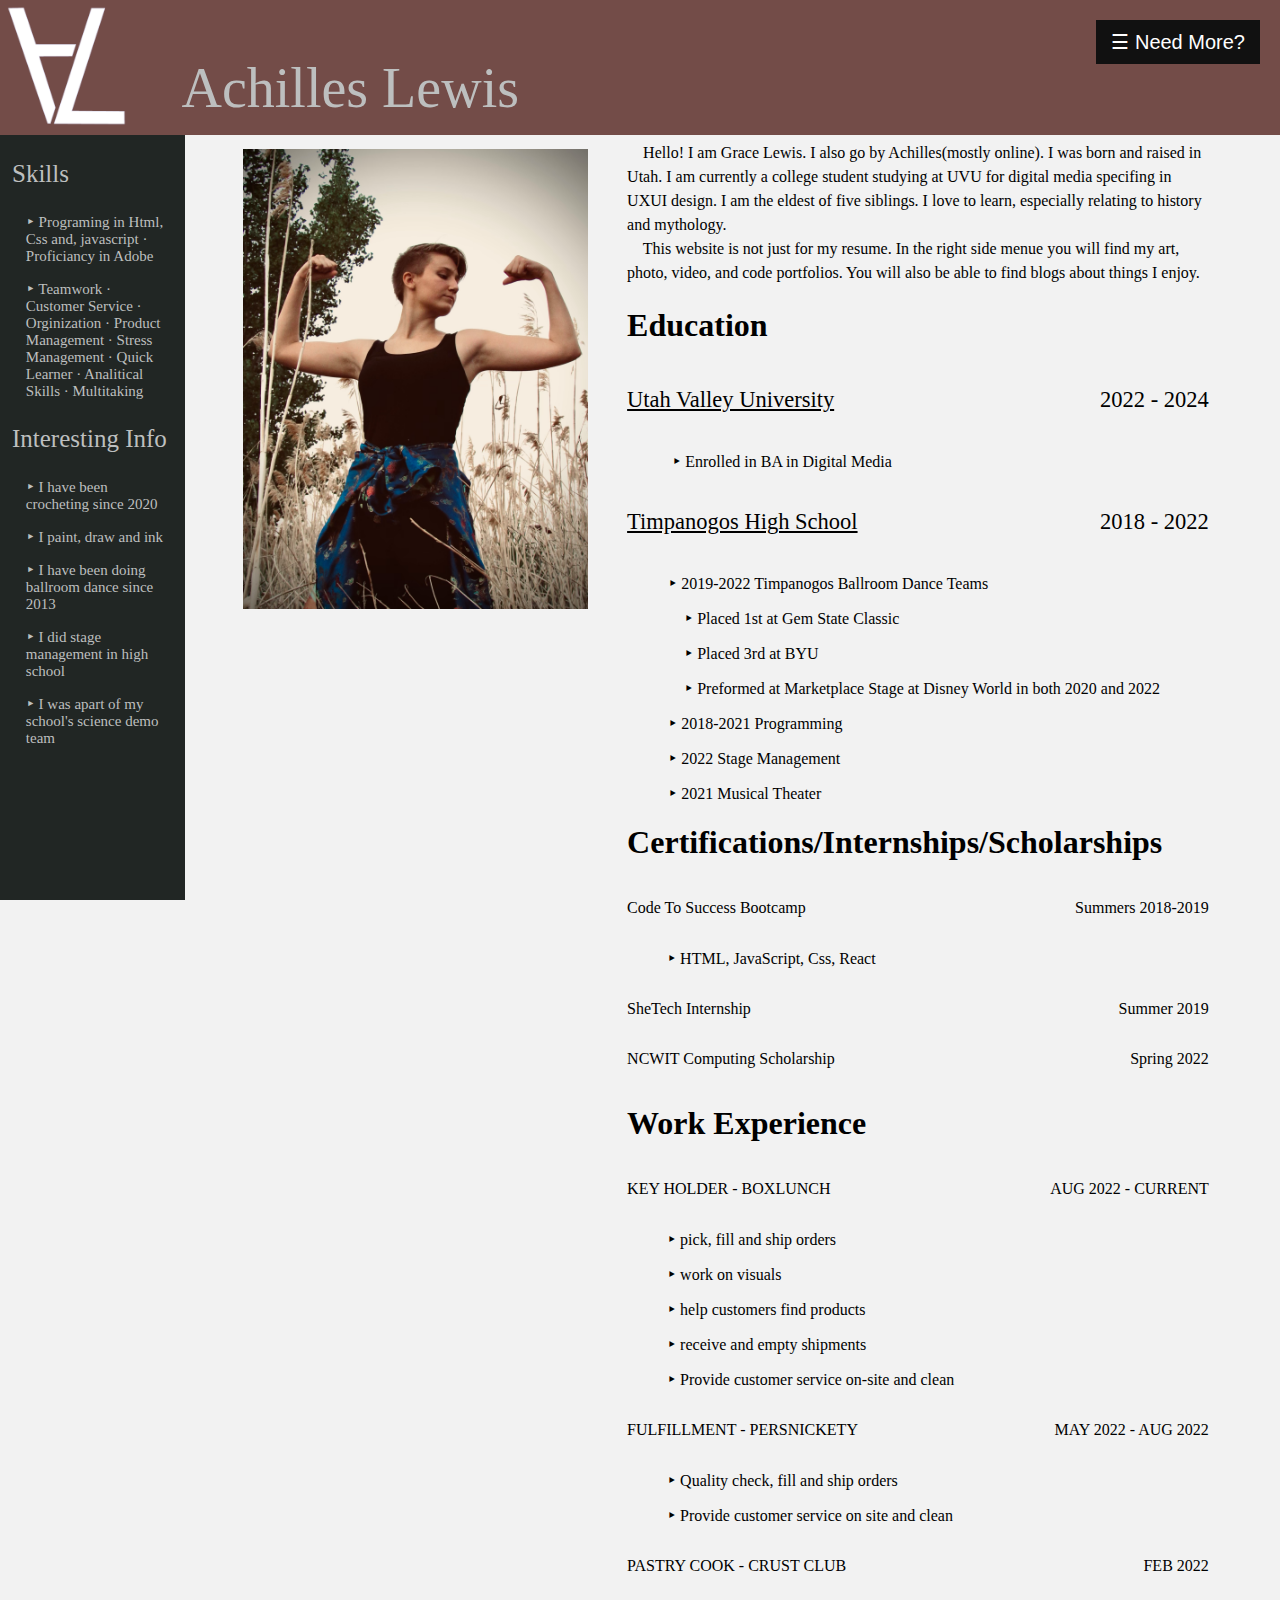
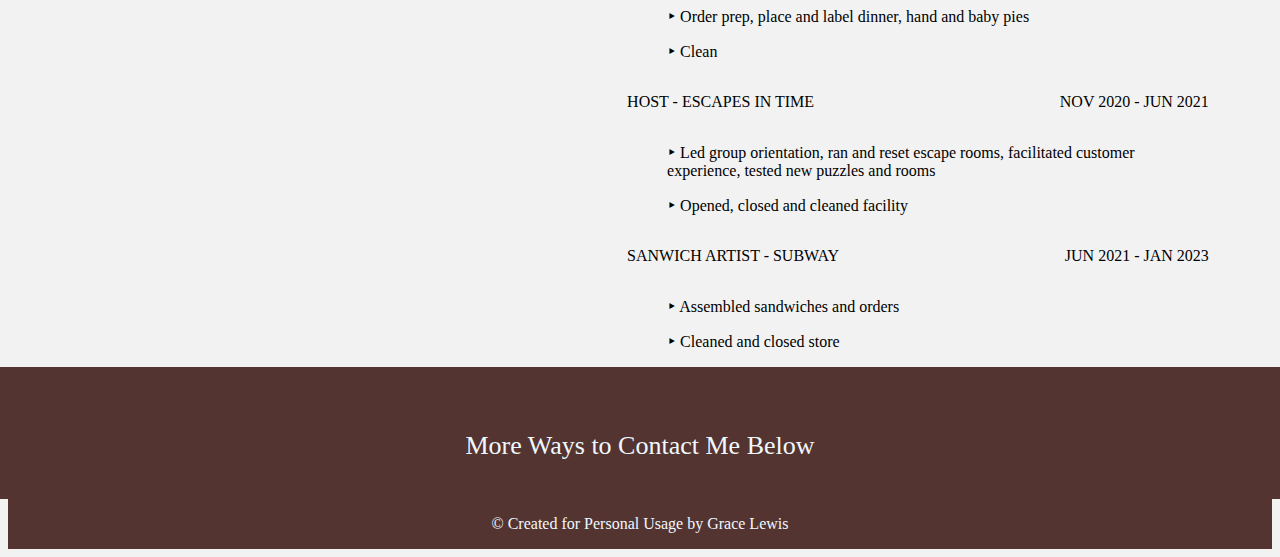
==== index.html @ f48d49b6 "Updated Home Page" ====
<!DOCTYPE html>
<html>
  <head>
      <meta charset="utf-8">
      <title>Home</title>
      <link rel="stylesheet" href="css/indexCss/indexHeader.css">
      <link rel="stylesheet" href="css/indexCss/bodyBit.css">
      <link rel="stylesheet" href="css/indexCss/leftSideBar.css">
      <link rel="stylesheet" href="css/indexSidebar.css">
      <link rel="stylesheet" href="css/indexCss/footer.css">
      <link rel="stylesheet" href="css/indexCss/resume.css">
      <script type="text/javascript" src="javascript/indexSidebarJavaScript.js"></script>
      <!---<link rel="script" href="javascript/indexSidebarJavaScript.js">--->
  </head>
  <body>
    <header class="header">
    <div class="headerAlignment">
          <div class="nameAndLogo">
            <img src="photos/LitLogoWhite.png" alt="Achilles Lewis Lit Logo" class="litLogo">
              <p class="name">
              <!--Add Lit Logo and Then Pick if you want chosen name here or givin name-->
              Achilles Lewis
              </p>
          </div>
        <!--Clickable Sidebar Code-->
        <div class="clickableSideBar">
          <div id="mySidebar" class="sideBar">
              <a href="#" class="portfolioLinks">Home Page</a>
            <a href="javascript:void(0)" class="closebtn" onclick="closeNav()">&times;</a>
            <div class="Portfolios">
              <p class="sideBarHeader">Portfolios</p>
              <a href="html/portfolios/artPortfolio.html" class="portfolioLinks">Art Portfolio</a>
              <a href="html/portfolios/photoPortfolio.html" class="portfolioLinks">Photo Portfolio</a>
              <a href="html/portfolios/videoPortfolio.html" class="portfolioLinks">Video Portfolio</a>
              <a href="https://dreamy-treacle-e8bc1d.netlify.app" class="portfolioLinks">Code Portfolio</a>
              <p class="sideBarHeader">Blogs</p>
              <!--If you post things on websites you could link them here.-->
              <a href="html/Blog/bookBlog/bookILike.html" class="portfolioLinks">Books</a>

              <!-- Uncoment this when you have it better filled out
              <a href="html/Blog/enjoyedProducts.html" class="portfolioLinks">Product Reviews</a>
              -->
              <!-- You honestly could just make blogs talking about shows you like and products you recomend -->
            </div>
          </div>
          <div id="main">
            <button class="openbtn" onclick="openNav()">&#9776; Need More?</button>
          </div>
        </div>
    </div>
    </header>

    <!--Sticky left sideBar(Contains info)-->
    <div class="leftSideBar">
      <div class="skills">
        <p>Skills</p>
        <!--find out how to make the chart thing you drew in your notebook-->
        <ol>
          &#8227; Programing in Html, Css and, javascript &#183; Proficiancy in Adobe
        </ol>
        <ol>
          &#8227; Teamwork &#183; Customer Service &#183; Orginization &#183; Product Management &#183; Stress Management &#183; Quick Learner &#183; Analitical Skills &#183; Multitaking
        </ol>
      </div>
      <div class="interesting">
        <p>Interesting Info</p>
        <div class="interestingInfo">
          <ol>
            &#8227; I have been crocheting since 2020
          </ol>
          <ol>
            &#8227; I paint, draw and ink 
          </ol>
          <ol>
            &#8227; I have been doing ballroom dance since 2013
          </ol>
          <ol>
            &#8227; I did stage management in high school
          </ol>
          <ol>
            &#8227; I was apart of my school's science demo team
          </ol>
        </div>
      </div>
    </div>
    <!--Body Bit-->
    <div class="bodyBit">
      <img src="photos/YaBoiAchilles.png" align=left alt="image of myself" class="itsMe">
      <div class="text">
        <div class="selfIntro">
          <!--intro, sum up all each section--><p class="selfIntroText">&nbsp; &nbsp;  Hello! I am Grace Lewis. I also go by Achilles(mostly online). I was born and raised in Utah. I am currently a college student studying at UVU for digital media specifing in UXUI design. I am the eldest of five siblings. I love to learn, especially relating to history and mythology.
          <br>&nbsp; &nbsp; This website is not just for my resume. In the right side menue you will find my art, photo, video, and code portfolios. You will also be able to find blogs about things I enjoy.
          </p>
        </div>
        <!-- Have an introduction to who you are. Also find a good image of yourself and put that alongside the introduction. Write it like like the bio of a dating page
        -make the spacing closer to 1.5-1.75 instead of the single. The text is too cramped
        I don't know what I want the body information too be. I want this site to be a good place to know me. Mabye make this in the same way your programing portfolio. You could also use this as summary for the whole site. -->
        <div class="resume">
        <div class="education">
        <h1 class="resumeHeader">Education</h1>
          <div class="uvu">
            <div class="schoolNameAndTime">
              <p class="school">Utah Valley University</p>
              <p>2022 - 2024</p>
            </div>
            <div class="whatDidYouDo">
              <p>&nbsp; &nbsp;<!--tabs--> &#8227; Enrolled in BA in Digital Media</p>
            </div>
          </div>
          <div class="timpanogos">
            <div class="schoolNameAndTime">
              <p class="school">Timpanogos High School</p>
              <p>2018 - 2022</p>
            </div>
            <div class="whatDidYouDo">
              <p>&nbsp; &nbsp;<!--tabs-->&#8227; 2019-2022 Timpanogos Ballroom Dance Teams</p>
                <p>&nbsp; &nbsp; &nbsp; &nbsp;<!--tabs-->&#8227; Placed 1st at Gem State Classic</p>
                <p>&nbsp; &nbsp; &nbsp; &nbsp;<!--tabs-->&#8227; Placed 3rd at BYU</p>
                <p>&nbsp; &nbsp; &nbsp; &nbsp;<!--tabs-->&#8227; Preformed at Marketplace Stage at Disney World in both 2020 and 2022</p>
              <p>&nbsp; &nbsp;<!--tabs-->&#8227; 2018-2021 Programming</p>
              <p>&nbsp; &nbsp;<!--tabs-->&#8227; 2022 Stage Management</p>
              <p>&nbsp; &nbsp;<!--tabs-->&#8227; 2021 Musical Theater </p>
            </div>
          </div>
        </div>
        <div class="experience">
        <h1 class="resumeHeader">Certifications/Internships/Scholarships</h1>
          <div class="certifications">
              <div class="hasDate">
                <p>Code To Success Bootcamp</p>
                <p>Summers 2018-2019</p>
              </div>
              <ul>&#8227; HTML, JavaScript, Css, React</ul>
          </div>
          <div class="internships">
            <div class="hasDate">
              <p>SheTech Internship</p>
              <p>Summer 2019</p>
            </div>
          </div>
          <div class="scholarships">
            <div class="hasDate">
              <p>NCWIT Computing Scholarship</p>
              <p>Spring 2022</p>
            </div>
          </div>
        </div>
        <div class="work">
          <h1 class="resumeHeader">Work Experience</h1>
            <div class="boxlunch">
              <div class="nameAndTime">
                <p>KEY HOLDER - BOXLUNCH</p>
                <p>AUG 2022 - CURRENT</p>
              </div>
              <ul>&#8227; pick, fill and ship orders</ul>
              <ul>&#8227; work on visuals</ul>
              <ul>&#8227; help customers find products</ul>
              <ul>&#8227; receive and empty shipments</ul>
              <ul>&#8227; Provide customer service on-site and clean</ul>
            </div>
            <div class="persnickety">
              <div class="nameAndTime">
                <p>FULFILLMENT - PERSNICKETY</p>
                <p>MAY 2022 - AUG 2022</p>
              </div>
              <ul>&#8227; Quality check, fill and ship orders</ul>
              <ul>&#8227; Provide customer service on site and clean</ul>
            </div>
            <div class="crustClub">
              <div class="nameAndTime">
                <p>PASTRY COOK - CRUST CLUB</p>
                <p>FEB 2022</p>
              </div>
              <ul>&#8227; Order prep, place and label dinner, hand and baby pies</ul>
              <ul>&#8227; Clean</ul>
            </div>
            <div class="escapesInTime">
              <div class="nameAndTime">
                <p>HOST - ESCAPES IN TIME</p>
                <p>NOV 2020 - JUN 2021</p>
              </div>
              <ul>&#8227; Led group orientation, ran and reset escape rooms, facilitated customer experience, tested new puzzles and rooms</ul>
              <ul>&#8227; Opened, closed and cleaned facility</ul>
            </div>
            <div class="subway">
              <div class="nameAndTime">
                <p>SANWICH ARTIST - SUBWAY</p>
                <p>JUN 2021 - JAN 2023</p>
              </div>
              <ul>&#8227; Assembled sandwiches and orders</ul>
              <ul>&#8227; Cleaned and closed store</ul>
            </div>
        </div>
        </div>
      </div>
    </div>
    <footer class="footerGroup">
      <div class="contact">
        <div class="contactText">
            <p id="contactMain">More Ways to Contact Me Below</p>
        </div>
        <div class="contactButtons">
            <a href="https://github.com/Hedgiewizard" target="_blank" id="profile-link" class="contactMe"><i class="fa-brands fa-github"></i></a>
            <a href="https://www.linkedin.com/in/gracealewis/" target="_blank" class="contactMe"><i class="fa-brands fa-linkedin"></i></a>
            <a href="#" target="#" class="contactMe"><i class="fa-solid fa-envelopes-bulk"></i></a>
            <a href="#" target="#" class="contactMe"><i class="fa-solid fa-blender-phone"></i></a>
        </div>
    </div>
    <!-- mabye add a neat little line between these two -->
        <div class="line"></div>
    <div class="footer">
        <!-- similar thing to the other footer -->
        <!-- copyright thing -->
        <p>&copy; Created for Personal Usage by Grace Lewis</p>
    </div>
    </footer>
  </body>
</html>
---- css/indexCss/indexHeader.css ----
.header{
  height: 15%;
  width: 100%;
  position: fixed;
  top: 0;
  left: 0;
  right: 0;
  background-color: #734C48;
  box-sizing: border-box;

}

.litLogo{
  padding: 5px;
  height: 20%;
}

.nameAndLogo{
  display: flex;
  flex-direction: row;
}

.name{
  color: #BDBFBF;
  font-size: 56px;
  padding: 0px 50px;
}

.headerAlignment{
  display: flex;
  -ms-flex: 1; /* IE 10 */
  flex: 1;
  height: 450%;
  justify-content: space-between;
}
---- css/indexCss/bodyBit.css ----
html{
  background-color: #F2F2F2;
}

.bodyBit{
  padding-left: 17%;
  padding-top: 8%;
  padding-right: 5%;
  background-color: #F2F2F2;
  display: flex;
}

.resumeHeading{
  font-size: 35px;
}

.headerOfList{
  font-size: 25px;
}

.itsMe{
  width: 35%;
  height: 100%;
  padding: 4% 4% 2% 2%;
}

.selfIntroText{
  padding-top: 1rem;
  line-height: 1.5;
}

.whatDidYouDo{
  padding-left: 5%;
}
---- css/indexCss/leftSideBar.css ----
/*The sidebar on left side*/
.leftSideBar{
  height: 85%;
  width: 13.5%;
  position:fixed;
  bottom: 0;
  left: 0;
  z-index: 1;
  background-color: #212624;
  display: block;
}

ol{
  font-size: 15px;
  padding-right: 10%;
  padding-left: 8%;
}

.leftSideBar{
  padding-left: 12px;
  padding-bottom: -5px; 
  font-size: 25px;
  color: #BDBFBF;
}
---- css/indexSidebar.css ----
/*The Sidebar menu*/
.sideBar{
  height: 100%; /*100% full-height*/
  width: 0; /*0 width - change this with JavaScript*/
  position: fixed; /*Stay in place*/
  z-index: 1; /*stay on top*/
  top: 0;
  right: 0;
  background-color: #111; /*Black*/
  overflow-x: hidden; /*Disable Horizontal Scroll*/
  padding-top: 60px; /*Place 60px from the top*/
  transition: 0.5s; /*Make it take 0.5 seconds*/
}

/*flex the header*/
.header{
  flex-direction: row;
}

/*sideBarHeader text*/
.sideBarHeader{
  text-decoration: none;
  font-size: 30px;
  color: #818181;
  display: block;
  transition: 0.3s;
  padding-left: 20px;
}

/*The sidebar links*/
.sideBar a {
  padding: 8px 8px 8px 32px;
  text-decoration: none;
  font-size: 35px;
  color: #818181;
  display: block;
  transition: 0.3s;
}

/*When you mouse over the navigation links, change color*/
.sideBar a:hover {
  color: #f1f1f1;
}

/*Position and style the close button(top right corner)*/
.sideBar .closebtn {
  position: absolute;
  top: 0;
  right: 25px;
  font-size: 36px;
  margin-left: 50px;
}

.openbtn{
  font-size: 20px;
  cursor: pointer;
  background-color: #111;
  color: white;
  padding: 10px 15px;
  border: none;
}

.openbtn:hover{
  background-color: #444;
}

/* Style page content - use this if you want to push the page content to the right when you open the side navigation */
#main {
  transition: margin-left .5s; /* If you want a transition effect */
  float: right;
  padding: 20px;
  top: 0;

/* On smaller screens, where height is less than 450px, change the style of the sidenav (less padding and a smaller font size) */
@media screen and (max-height: 450px) {
  .sideBar {padding-top: 15px;}
  .sideBar a {font-size: 18px;}
}

.sideBarHeader{
  text-decoration: none;
  font-size: 30px;
  color: #818181;
  display: block;
  transition: 0.3s;
}







/*Where I got the tutorial for the Collapsed sideBar*/
/*https://www.w3schools.com/howto/howto_js_collapse_sidebar.asp*/
---- css/indexCss/footer.css ----
footer{
    display: flex;
    flex-direction: column;
    justify-content: center;
    align-items: center;
    color: aliceblue;
    
}
.contact{
    display: flex;
    flex-direction: column;
    justify-content: center;
    align-items: center;    
    left: 0;
    bottom: 0;
    width: 100%;
    }

.footerGroup{
    position: static;
}

.contact{
    background: #543430;
    padding: 3%;
    display: flex;
    flex-direction: column;
    justify-content: center;
    align-items: center;
}

.contactText{
    display: flex;
    flex-direction: column;
    justify-content: center;
    align-items: center;
}

#contactMain{
    font-size: 26px;
    margin-bottom: 0%;
}

#contactSub{
    font-size: 20px;
    margin: 10px;
}

.contactButtons{
    display: flex;
    flex-direction: row;
    text-decoration: none;
}

.contactMe{
    padding: 0px 10px;
    font-size: 25px;
    text-decoration: none;
    color: #0d0d0d;
}


/* Fancy Contact button things */
/* :link — :visited — :hover — :active */
.contactMe:link{
    color: #0d0d0d;
}

.contactMe:visited{
    color: #323050;
}

.contactMe:hover{
    text-decoration: underline;
    padding-top: 5px;
    color:aliceblue
}

.contactMe:active{
    color: #0d0d0d;
}

.footer{
    background-color: #543430;
    display: flex;
    flex-direction: column;
    justify-content: center;
    align-items: center;    
    left: 0;
    bottom: 0;
    width: 100%;
}
---- css/indexCss/resume.css ----
.hasDate{
    display: flex;
    justify-content: space-between;
}

.schoolNameAndTime{
    display: flex;
    justify-content: space-between;
    font-size: 22.5px;
}

.nameAndTime{
    display: flex;
    justify-content: space-between;
}

.school{
    text-decoration: underline;
  }

.resume{
    justify-content: right;
}
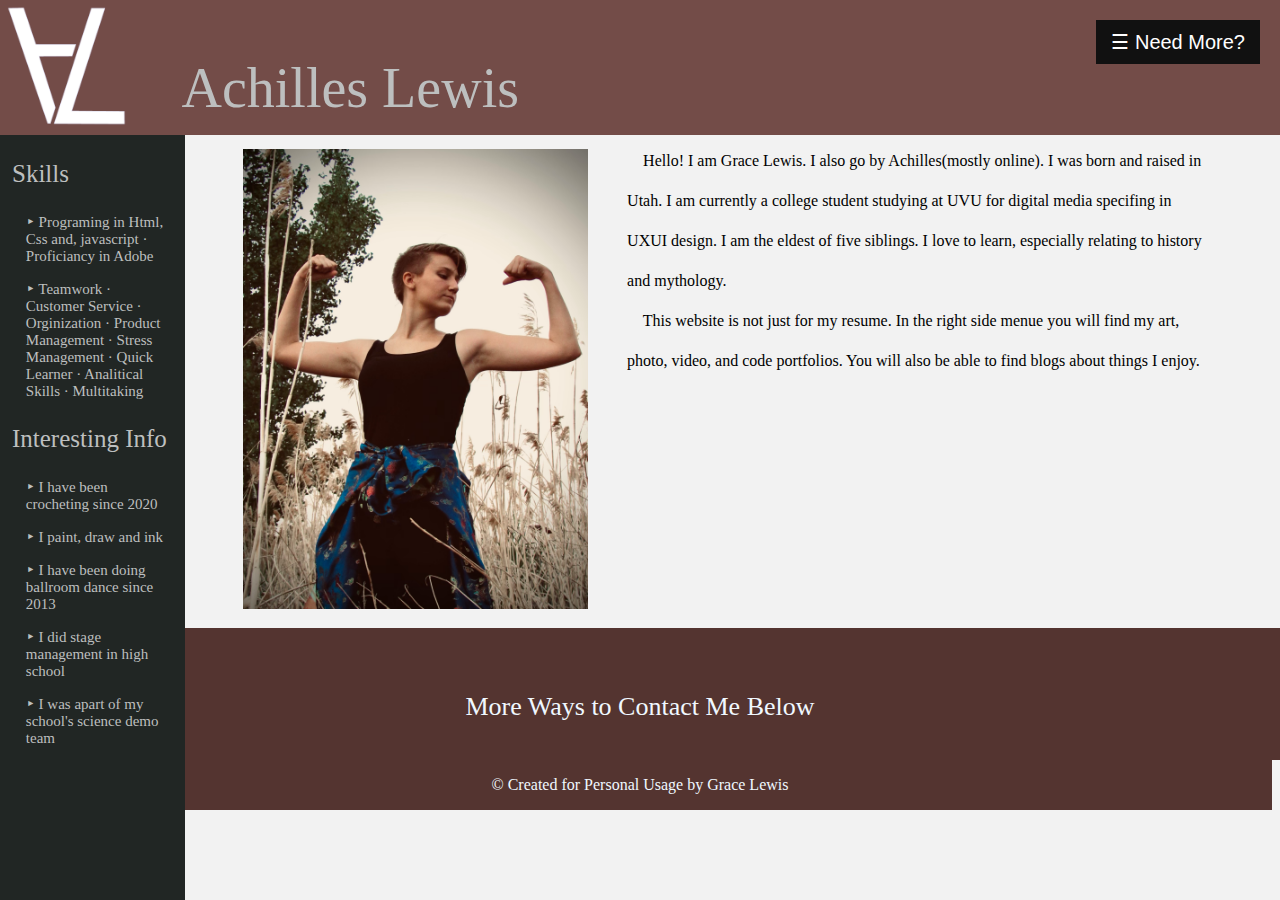
==== commit 27a3127a: "UpdatingIndex" ====
--- a/index.html
+++ b/index.html
@@ -95,103 +95,6 @@
         <!-- Have an introduction to who you are. Also find a good image of yourself and put that alongside the introduction. Write it like like the bio of a dating page
         -make the spacing closer to 1.5-1.75 instead of the single. The text is too cramped
         I don't know what I want the body information too be. I want this site to be a good place to know me. Mabye make this in the same way your programing portfolio. You could also use this as summary for the whole site. -->
-        <div class="resume">
-        <div class="education">
-        <h1 class="resumeHeader">Education</h1>
-          <div class="uvu">
-            <div class="schoolNameAndTime">
-              <p class="school">Utah Valley University</p>
-              <p>2022 - 2024</p>
-            </div>
-            <div class="whatDidYouDo">
-              <p>&nbsp; &nbsp;<!--tabs--> &#8227; Enrolled in BA in Digital Media</p>
-            </div>
-          </div>
-          <div class="timpanogos">
-            <div class="schoolNameAndTime">
-              <p class="school">Timpanogos High School</p>
-              <p>2018 - 2022</p>
-            </div>
-            <div class="whatDidYouDo">
-              <p>&nbsp; &nbsp;<!--tabs-->&#8227; 2019-2022 Timpanogos Ballroom Dance Teams</p>
-                <p>&nbsp; &nbsp; &nbsp; &nbsp;<!--tabs-->&#8227; Placed 1st at Gem State Classic</p>
-                <p>&nbsp; &nbsp; &nbsp; &nbsp;<!--tabs-->&#8227; Placed 3rd at BYU</p>
-                <p>&nbsp; &nbsp; &nbsp; &nbsp;<!--tabs-->&#8227; Preformed at Marketplace Stage at Disney World in both 2020 and 2022</p>
-              <p>&nbsp; &nbsp;<!--tabs-->&#8227; 2018-2021 Programming</p>
-              <p>&nbsp; &nbsp;<!--tabs-->&#8227; 2022 Stage Management</p>
-              <p>&nbsp; &nbsp;<!--tabs-->&#8227; 2021 Musical Theater </p>
-            </div>
-          </div>
-        </div>
-        <div class="experience">
-        <h1 class="resumeHeader">Certifications/Internships/Scholarships</h1>
-          <div class="certifications">
-              <div class="hasDate">
-                <p>Code To Success Bootcamp</p>
-                <p>Summers 2018-2019</p>
-              </div>
-              <ul>&#8227; HTML, JavaScript, Css, React</ul>
-          </div>
-          <div class="internships">
-            <div class="hasDate">
-              <p>SheTech Internship</p>
-              <p>Summer 2019</p>
-            </div>
-          </div>
-          <div class="scholarships">
-            <div class="hasDate">
-              <p>NCWIT Computing Scholarship</p>
-              <p>Spring 2022</p>
-            </div>
-          </div>
-        </div>
-        <div class="work">
-          <h1 class="resumeHeader">Work Experience</h1>
-            <div class="boxlunch">
-              <div class="nameAndTime">
-                <p>KEY HOLDER - BOXLUNCH</p>
-                <p>AUG 2022 - CURRENT</p>
-              </div>
-              <ul>&#8227; pick, fill and ship orders</ul>
-              <ul>&#8227; work on visuals</ul>
-              <ul>&#8227; help customers find products</ul>
-              <ul>&#8227; receive and empty shipments</ul>
-              <ul>&#8227; Provide customer service on-site and clean</ul>
-            </div>
-            <div class="persnickety">
-              <div class="nameAndTime">
-                <p>FULFILLMENT - PERSNICKETY</p>
-                <p>MAY 2022 - AUG 2022</p>
-              </div>
-              <ul>&#8227; Quality check, fill and ship orders</ul>
-              <ul>&#8227; Provide customer service on site and clean</ul>
-            </div>
-            <div class="crustClub">
-              <div class="nameAndTime">
-                <p>PASTRY COOK - CRUST CLUB</p>
-                <p>FEB 2022</p>
-              </div>
-              <ul>&#8227; Order prep, place and label dinner, hand and baby pies</ul>
-              <ul>&#8227; Clean</ul>
-            </div>
-            <div class="escapesInTime">
-              <div class="nameAndTime">
-                <p>HOST - ESCAPES IN TIME</p>
-                <p>NOV 2020 - JUN 2021</p>
-              </div>
-              <ul>&#8227; Led group orientation, ran and reset escape rooms, facilitated customer experience, tested new puzzles and rooms</ul>
-              <ul>&#8227; Opened, closed and cleaned facility</ul>
-            </div>
-            <div class="subway">
-              <div class="nameAndTime">
-                <p>SANWICH ARTIST - SUBWAY</p>
-                <p>JUN 2021 - JAN 2023</p>
-              </div>
-              <ul>&#8227; Assembled sandwiches and orders</ul>
-              <ul>&#8227; Cleaned and closed store</ul>
-            </div>
-        </div>
-        </div>
       </div>
     </div>
     <footer class="footerGroup">
--- a/css/indexCss/bodyBit.css
+++ b/css/indexCss/bodyBit.css
@@ -26,7 +26,7 @@
 
 .selfIntroText{
   padding-top: 1rem;
-  line-height: 1.5;
+  line-height: 2.5;
 }
 
 .whatDidYouDo{
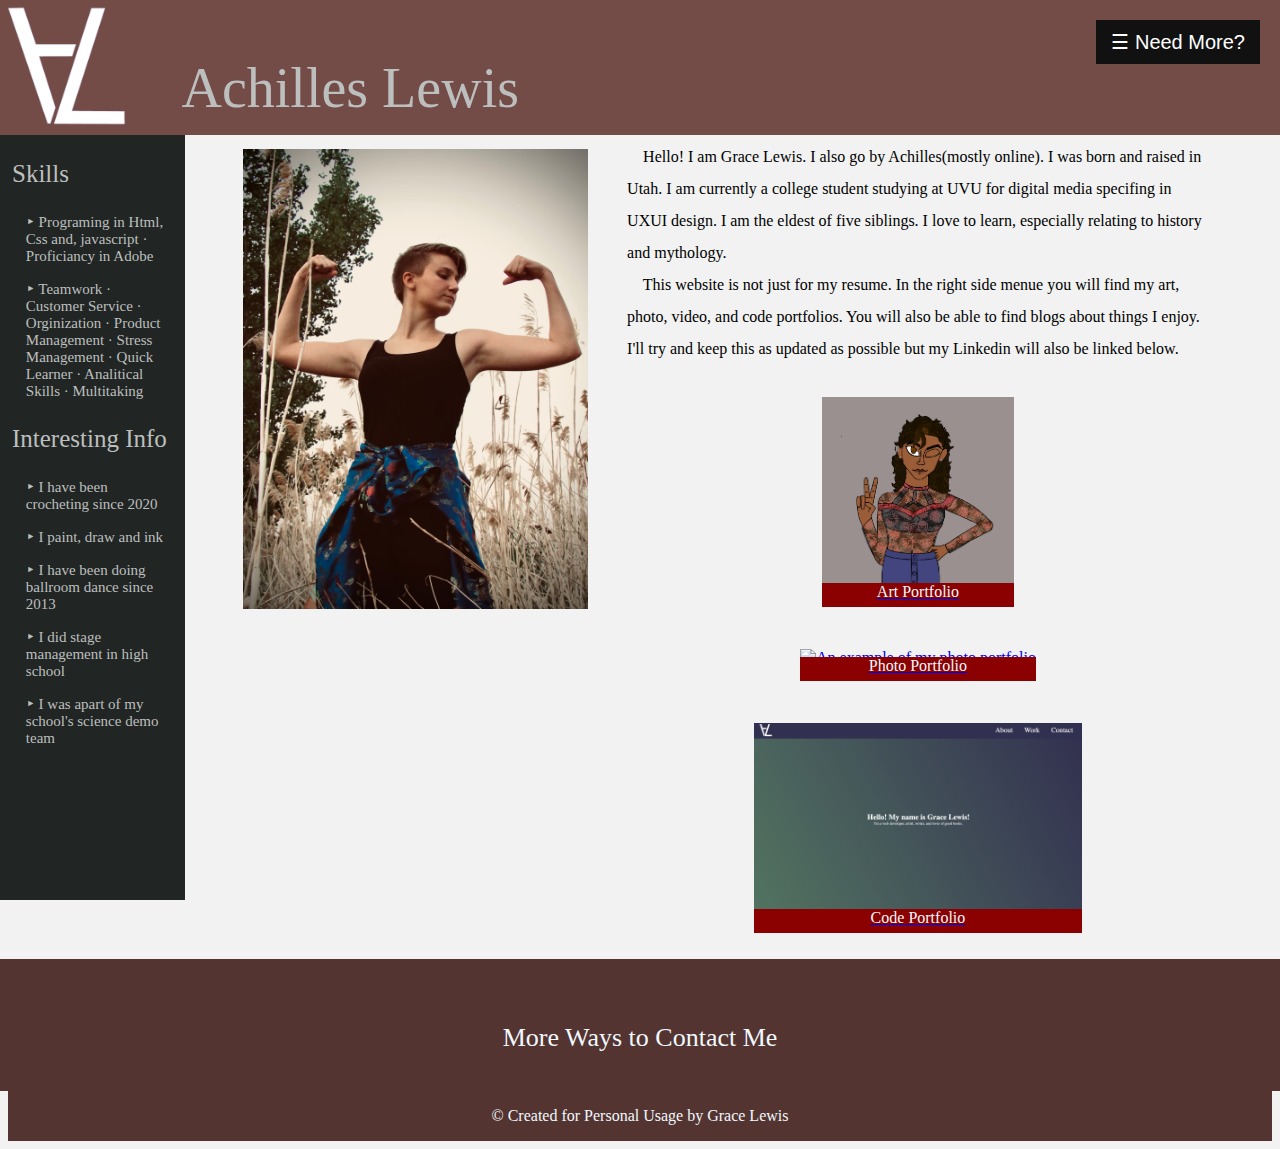
==== commit e3e8b54a: "UpdateHome" ====
--- a/index.html
+++ b/index.html
@@ -89,18 +89,44 @@
       <div class="text">
         <div class="selfIntro">
           <!--intro, sum up all each section--><p class="selfIntroText">&nbsp; &nbsp;  Hello! I am Grace Lewis. I also go by Achilles(mostly online). I was born and raised in Utah. I am currently a college student studying at UVU for digital media specifing in UXUI design. I am the eldest of five siblings. I love to learn, especially relating to history and mythology.
-          <br>&nbsp; &nbsp; This website is not just for my resume. In the right side menue you will find my art, photo, video, and code portfolios. You will also be able to find blogs about things I enjoy.
+          <br>&nbsp; &nbsp; This website is not just for my resume. In the right side menue you will find my art, photo, video, and code portfolios. You will also be able to find blogs about things I enjoy. I'll try and keep this as updated as possible but my Linkedin will also be linked below.
           </p>
         </div>
         <!-- Have an introduction to who you are. Also find a good image of yourself and put that alongside the introduction. Write it like like the bio of a dating page
         -make the spacing closer to 1.5-1.75 instead of the single. The text is too cramped
         I don't know what I want the body information too be. I want this site to be a good place to know me. Mabye make this in the same way your programing portfolio. You could also use this as summary for the whole site. -->
+        <div class="PortfolioBoxes">
+          <a href="html/portfolios/artPortfolio.html" class="art">
+            <figure>
+              <img src="photos/artDigital/passionProjects/NewStyleAttempt.png" alt="An example of my art portfolio" class="portfolioBox">
+              <figcaption>Art Portfolio</figcaption>
+            </figure>
+          </a>
+          <a href="html/portfolios/photoPortfolio.html" class="photo">
+            <figure>
+              <img src="photos/photography/PhotosFromMyPhone/bridgeAndTrees.png" alt="An example of my photo portfolio" class="portfolioBox">
+              <figcaption>Photo Portfolio</figcaption>
+            </figure>
+          </a>
+          <!-- <a href="" class="video">
+            <figure>
+              <img src="" alt="" class="porfolioBox">
+              <figcaption></figcaption>
+            </figure>
+          </a> -->
+          <a href="https://dreamy-treacle-e8bc1d.netlify.app" class="code">
+            <figure>
+              <img src="photos/codePortfolioEx.png" alt="An example of my code portfolio" class="portfolioBox">
+              <figcaption>Code Portfolio</figcaption>
+            </figure>
+          </a>
+        </div>
       </div>
     </div>
     <footer class="footerGroup">
       <div class="contact">
         <div class="contactText">
-            <p id="contactMain">More Ways to Contact Me Below</p>
+            <p id="contactMain">More Ways to Contact Me</p>
         </div>
         <div class="contactButtons">
             <a href="https://github.com/Hedgiewizard" target="_blank" id="profile-link" class="contactMe"><i class="fa-brands fa-github"></i></a>
--- a/css/indexCss/bodyBit.css
+++ b/css/indexCss/bodyBit.css
@@ -26,9 +26,34 @@
 
 .selfIntroText{
   padding-top: 1rem;
-  line-height: 2.5;
+  line-height: 2;
 }
 
-.whatDidYouDo{
+/* .whatDidYouDo{
   padding-left: 5%;
+} */
+
+.portfolioBox{
+  height: 12rem;
+  /* height: 100%; */
 }
+
+.PortfolioBoxes{
+  display: flex;
+  flex-direction: row;
+  flex-wrap: wrap;
+  align-items: center;
+  justify-content: center;
+  padding: 0;
+}
+
+figcaption{
+  display: flex;
+  justify-content: center;
+  background-color: darkred;
+  color: aliceblue;
+  text-decoration: none;
+  height: 1.5rem;
+  position: relative;
+  top: -10px;
+}
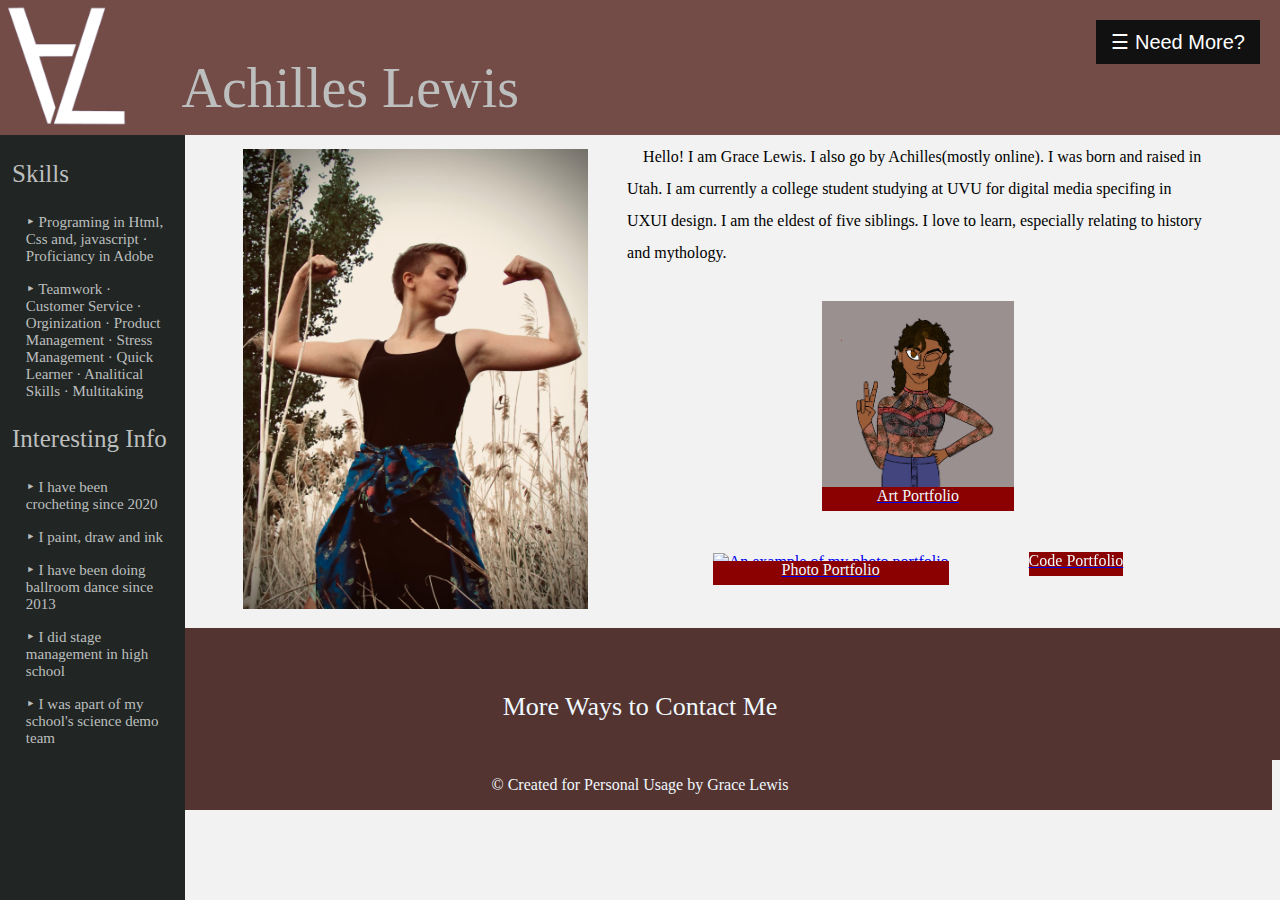
==== commit 4b04d4b6: "GetRidOfTheImages" ====
--- a/index.html
+++ b/index.html
@@ -89,7 +89,7 @@
       <div class="text">
         <div class="selfIntro">
           <!--intro, sum up all each section--><p class="selfIntroText">&nbsp; &nbsp;  Hello! I am Grace Lewis. I also go by Achilles(mostly online). I was born and raised in Utah. I am currently a college student studying at UVU for digital media specifing in UXUI design. I am the eldest of five siblings. I love to learn, especially relating to history and mythology.
-          <br>&nbsp; &nbsp; This website is not just for my resume. In the right side menue you will find my art, photo, video, and code portfolios. You will also be able to find blogs about things I enjoy. I'll try and keep this as updated as possible but my Linkedin will also be linked below.
+          <!-- <br>&nbsp; &nbsp; This website is not just for my resume. In the right side menue you will find my art, photo, video, and code portfolios. You will also be able to find blogs about things I enjoy. I'll try and keep this as updated as possible but my Linkedin will also be linked below. -->
           </p>
         </div>
         <!-- Have an introduction to who you are. Also find a good image of yourself and put that alongside the introduction. Write it like like the bio of a dating page
@@ -115,8 +115,7 @@
             </figure>
           </a> -->
           <a href="https://dreamy-treacle-e8bc1d.netlify.app" class="code">
-            <figure>
-              <img src="photos/codePortfolioEx.png" alt="An example of my code portfolio" class="portfolioBox">
+            <figure class="porfolioBox">
               <figcaption>Code Portfolio</figcaption>
             </figure>
           </a>
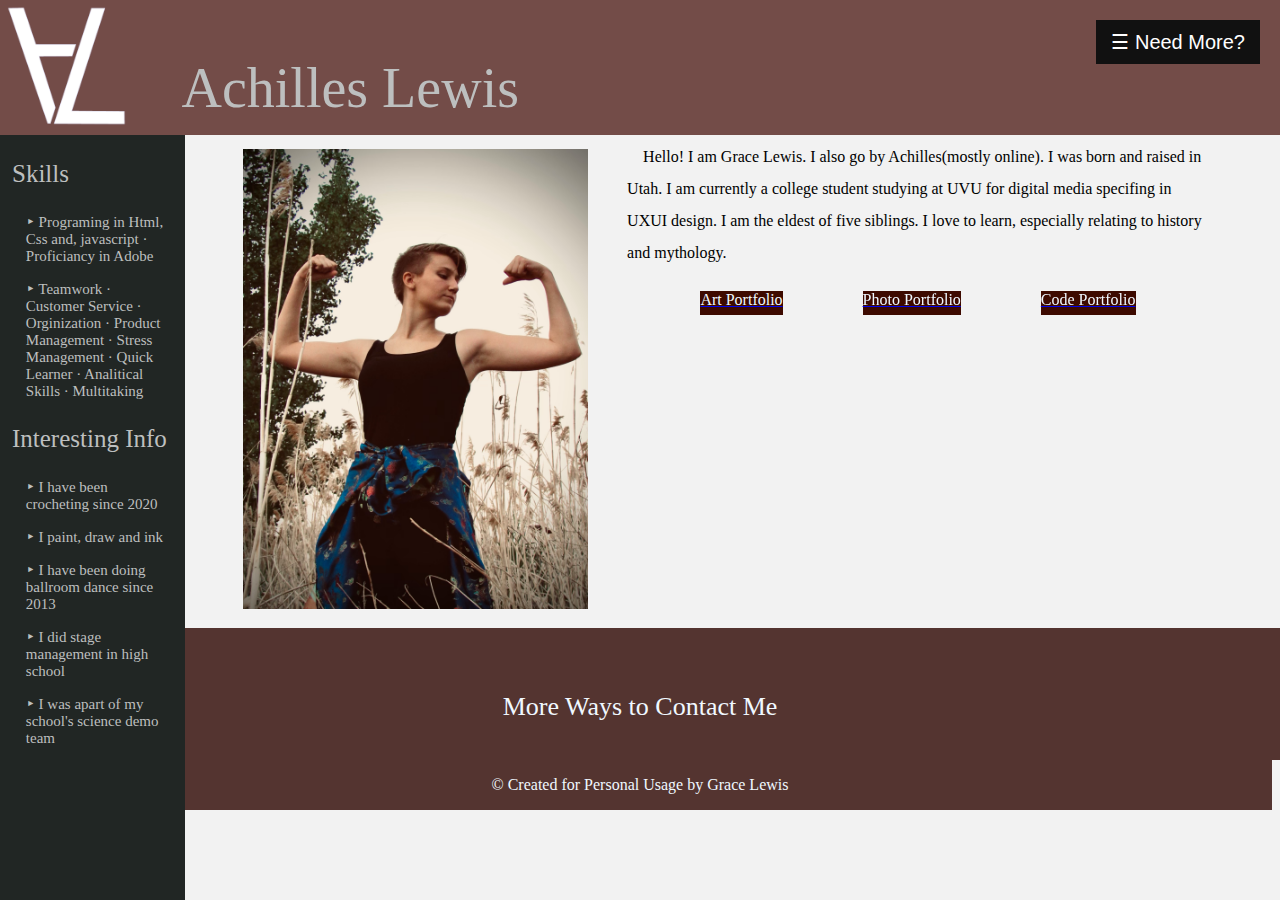
==== commit 8a940380: "getRidOfTheUnderline" ====
--- a/index.html
+++ b/index.html
@@ -98,14 +98,12 @@
         <div class="PortfolioBoxes">
           <a href="html/portfolios/artPortfolio.html" class="art">
             <figure>
-              <img src="photos/artDigital/passionProjects/NewStyleAttempt.png" alt="An example of my art portfolio" class="portfolioBox">
-              <figcaption>Art Portfolio</figcaption>
+              <figcaption class="niceText">Art Portfolio</figcaption>
             </figure>
           </a>
           <a href="html/portfolios/photoPortfolio.html" class="photo">
             <figure>
-              <img src="photos/photography/PhotosFromMyPhone/bridgeAndTrees.png" alt="An example of my photo portfolio" class="portfolioBox">
-              <figcaption>Photo Portfolio</figcaption>
+              <figcaption class="niceText">Photo Portfolio</figcaption>
             </figure>
           </a>
           <!-- <a href="" class="video">
@@ -116,7 +114,7 @@
           </a> -->
           <a href="https://dreamy-treacle-e8bc1d.netlify.app" class="code">
             <figure class="porfolioBox">
-              <figcaption>Code Portfolio</figcaption>
+              <figcaption class="niceText">Code Portfolio</figcaption>
             </figure>
           </a>
         </div>
--- a/css/indexCss/bodyBit.css
+++ b/css/indexCss/bodyBit.css
@@ -8,6 +8,22 @@
   padding-right: 5%;
   background-color: #F2F2F2;
   display: flex;
+}
+
+.niceText:link{
+  text-decoration: none;
+}
+
+.niceText:hover{
+  text-decoration: none;
+}
+
+.niceText:visited{
+  text-decoration: none;
+}
+
+.niceText:active{
+  text-decoration: none;
 }
 
 .resumeHeading{
@@ -35,6 +51,7 @@
 
 .portfolioBox{
   height: 12rem;
+  width: 12rem;
   /* height: 100%; */
 }
 
@@ -50,10 +67,11 @@
 figcaption{
   display: flex;
   justify-content: center;
-  background-color: darkred;
+  background-color: #3d0a00;
   color: aliceblue;
   text-decoration: none;
   height: 1.5rem;
   position: relative;
   top: -10px;
 }
+
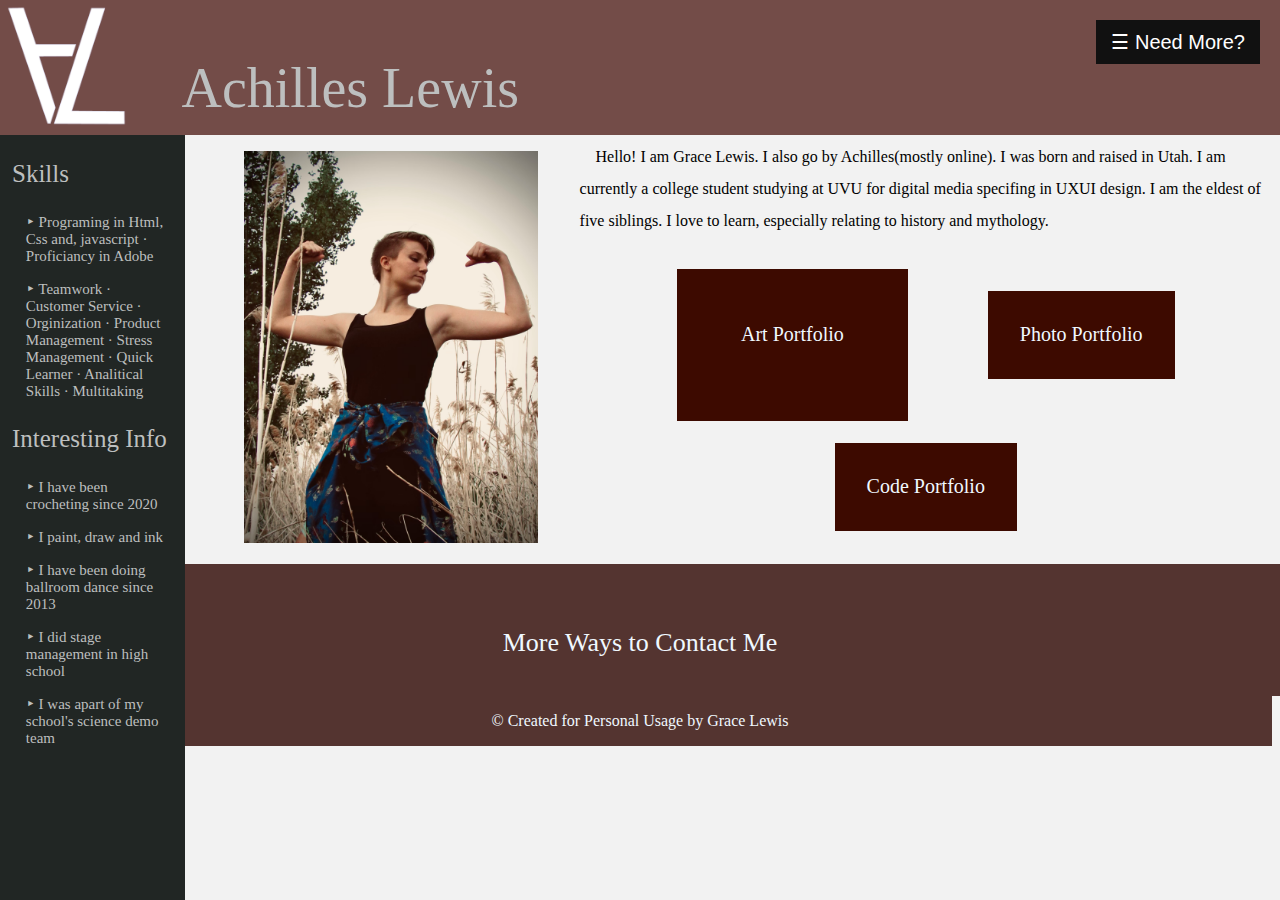
==== commit 72b4dee3: "FixedCSS" ====
--- a/index.html
+++ b/index.html
@@ -97,7 +97,7 @@
         I don't know what I want the body information too be. I want this site to be a good place to know me. Mabye make this in the same way your programing portfolio. You could also use this as summary for the whole site. -->
         <div class="PortfolioBoxes">
           <a href="html/portfolios/artPortfolio.html" class="art">
-            <figure>
+            <figure class="boxes">
               <figcaption class="niceText">Art Portfolio</figcaption>
             </figure>
           </a>
--- a/css/indexCss/bodyBit.css
+++ b/css/indexCss/bodyBit.css
@@ -5,24 +5,23 @@
 .bodyBit{
   padding-left: 17%;
   padding-top: 8%;
-  padding-right: 5%;
   background-color: #F2F2F2;
   display: flex;
 }
 
-.niceText:link{
+a:link{
   text-decoration: none;
 }
 
-.niceText:hover{
+a:visited{
   text-decoration: none;
 }
 
-.niceText:visited{
+a:hover{
   text-decoration: none;
 }
 
-.niceText:active{
+a:active{
   text-decoration: none;
 }
 
@@ -35,7 +34,7 @@
 }
 
 .itsMe{
-  width: 35%;
+  width: 28%;
   height: 100%;
   padding: 4% 4% 2% 2%;
 }
@@ -49,10 +48,10 @@
   padding-left: 5%;
 } */
 
-.portfolioBox{
-  height: 12rem;
-  width: 12rem;
-  /* height: 100%; */
+.boxes{
+  padding: 2rem;
+  background-color: #3d0a00;
+  height: 20%;
 }
 
 .PortfolioBoxes{
@@ -61,7 +60,7 @@
   flex-wrap: wrap;
   align-items: center;
   justify-content: center;
-  padding: 0;
+  padding: 0%;
 }
 
 figcaption{
@@ -73,5 +72,7 @@
   height: 1.5rem;
   position: relative;
   top: -10px;
+  padding: 2rem;
+  font-size: 20px;
 }
 
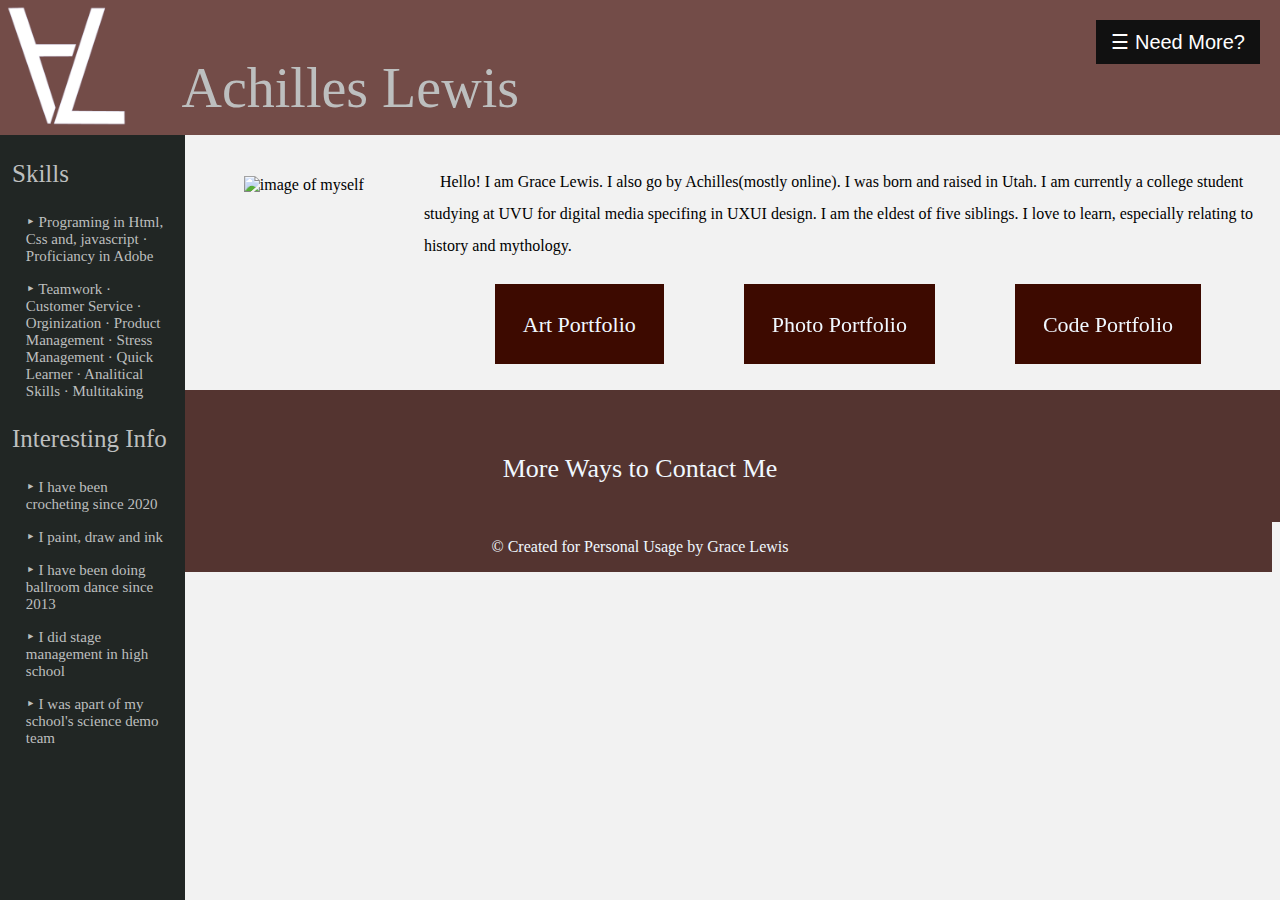
==== commit 8a63cabb: "ChangedProfilePhoto" ====
--- a/index.html
+++ b/index.html
@@ -85,7 +85,7 @@
     </div>
     <!--Body Bit-->
     <div class="bodyBit">
-      <img src="photos/YaBoiAchilles.png" align=left alt="image of myself" class="itsMe">
+      <img src="photos/PortfolioPhoto.jpg" align=left alt="image of myself" class="itsMe">
       <div class="text">
         <div class="selfIntro">
           <!--intro, sum up all each section--><p class="selfIntroText">&nbsp; &nbsp;  Hello! I am Grace Lewis. I also go by Achilles(mostly online). I was born and raised in Utah. I am currently a college student studying at UVU for digital media specifing in UXUI design. I am the eldest of five siblings. I love to learn, especially relating to history and mythology.
--- a/css/indexCss/bodyBit.css
+++ b/css/indexCss/bodyBit.css
@@ -4,7 +4,7 @@
 
 .bodyBit{
   padding-left: 17%;
-  padding-top: 8%;
+  padding-top: 10%;
   background-color: #F2F2F2;
   display: flex;
 }
@@ -48,12 +48,6 @@
   padding-left: 5%;
 } */
 
-.boxes{
-  padding: 2rem;
-  background-color: #3d0a00;
-  height: 20%;
-}
-
 .PortfolioBoxes{
   display: flex;
   flex-direction: row;
@@ -72,7 +66,7 @@
   height: 1.5rem;
   position: relative;
   top: -10px;
-  padding: 2rem;
-  font-size: 20px;
+  padding: 1.75rem;
+  font-size: 22px;
 }
 
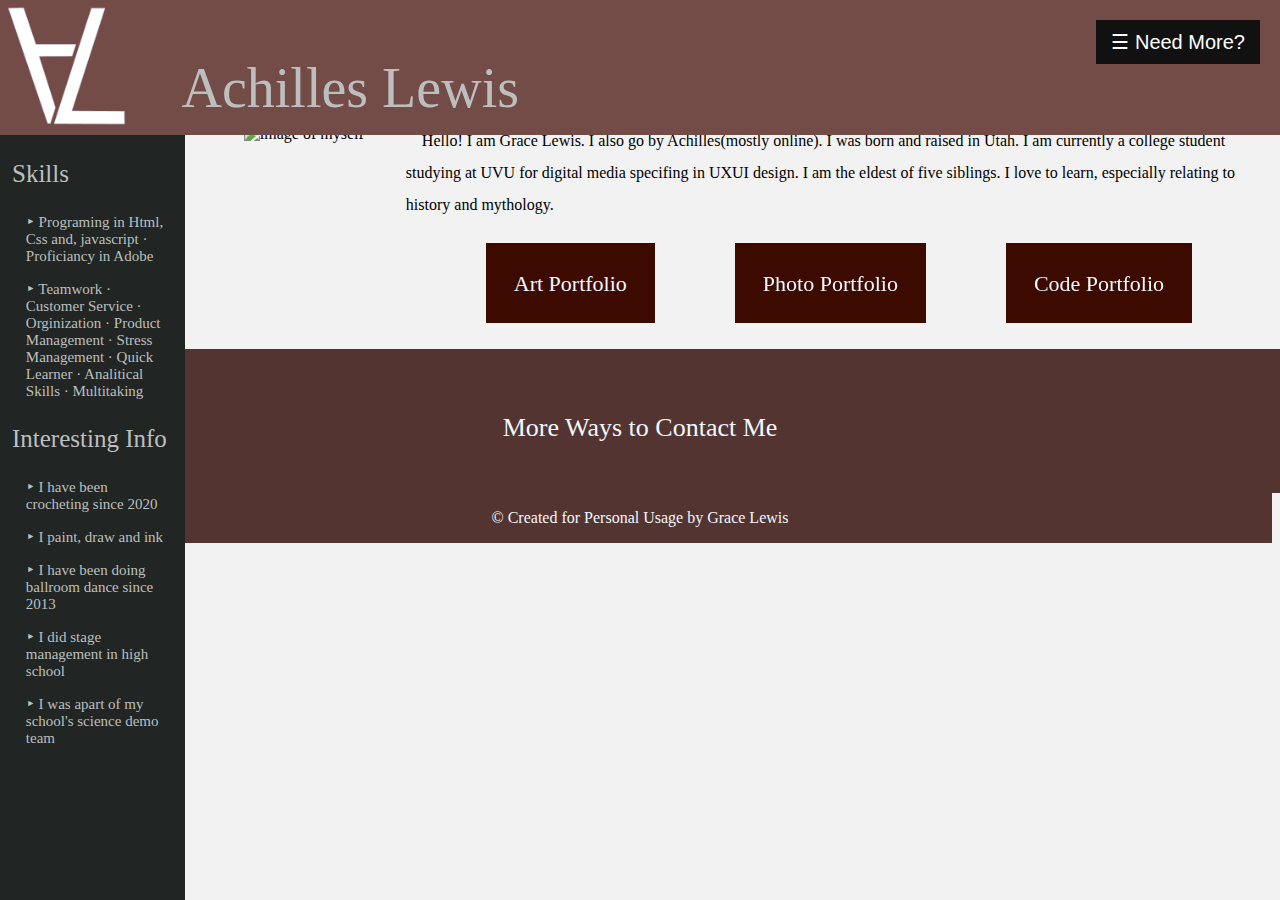
==== commit f1afe182: "FixedTheBoxesButNowTheyFloat" ====
--- a/index.html
+++ b/index.html
@@ -10,6 +10,7 @@
       <link rel="stylesheet" href="css/indexCss/footer.css">
       <link rel="stylesheet" href="css/indexCss/resume.css">
       <script type="text/javascript" src="javascript/indexSidebarJavaScript.js"></script>
+      <script src="https://kit.fontawesome.com/28bb5a582e.js" crossorigin="anonymous"></script>
       <!---<link rel="script" href="javascript/indexSidebarJavaScript.js">--->
   </head>
   <body>
--- a/css/indexCss/bodyBit.css
+++ b/css/indexCss/bodyBit.css
@@ -4,7 +4,7 @@
 
 .bodyBit{
   padding-left: 17%;
-  padding-top: 10%;
+  padding-top: 6.75%;
   background-color: #F2F2F2;
   display: flex;
 }
@@ -36,7 +36,7 @@
 .itsMe{
   width: 28%;
   height: 100%;
-  padding: 4% 4% 2% 2%;
+  padding: 3% 2% 4% 2%;
 }
 
 .selfIntroText{
@@ -50,11 +50,16 @@
 
 .PortfolioBoxes{
   display: flex;
+  -ms-flex-align: end ;
   flex-direction: row;
   flex-wrap: wrap;
   align-items: center;
   justify-content: center;
   padding: 0%;
+}
+
+.niceText:hover{
+  padding: 2rem;
 }
 
 figcaption{
--- a/css/indexCss/footer.css
+++ b/css/indexCss/footer.css
@@ -50,6 +50,7 @@
     display: flex;
     flex-direction: row;
     text-decoration: none;
+    padding-top: 0.75rem;
 }
 
 .contactMe{
@@ -67,7 +68,7 @@
 }
 
 .contactMe:visited{
-    color: #323050;
+    color: #0d0d0d;
 }
 
 .contactMe:hover{
